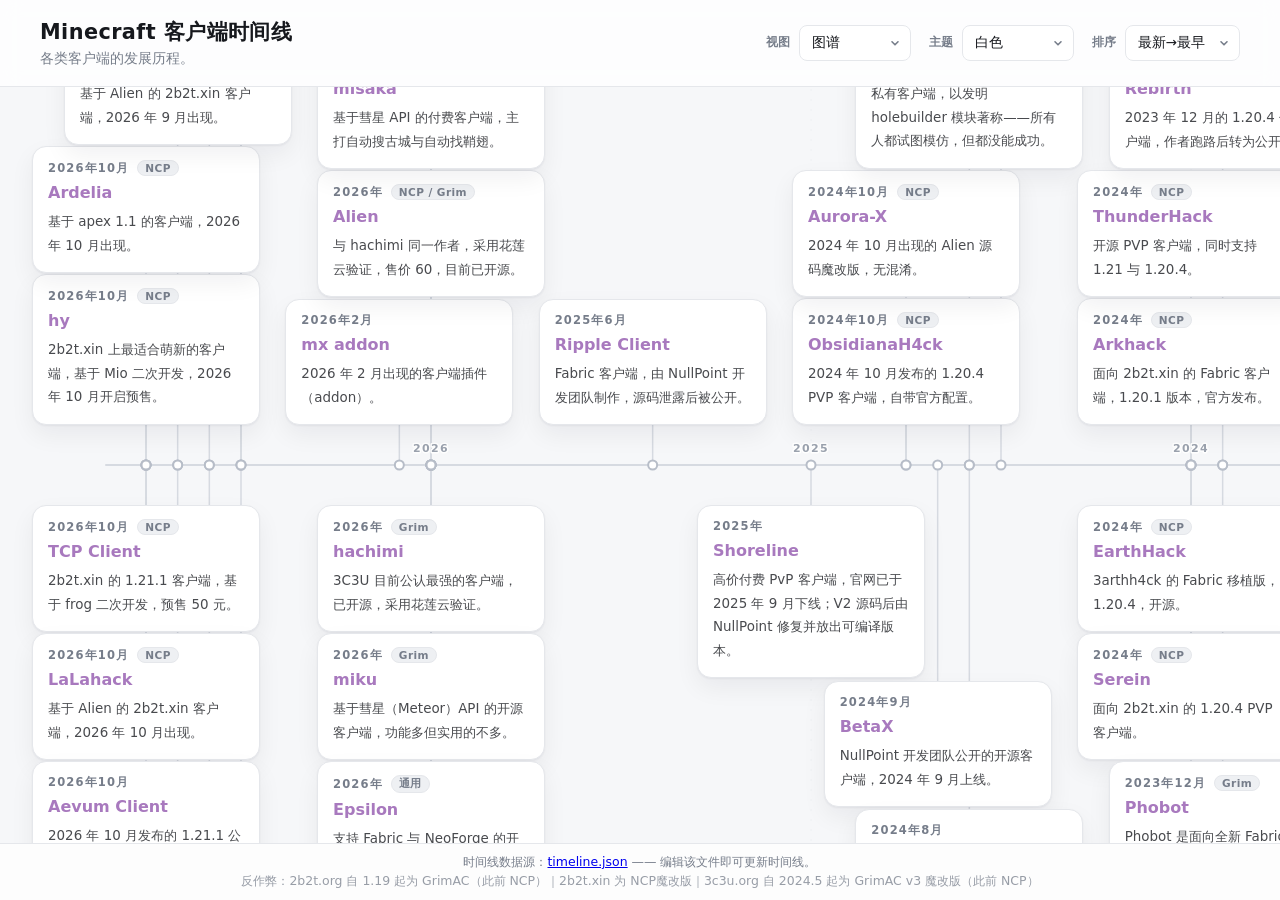
==== index.html @ 08ce0fb3 "Deploy timeline site" ====
<!DOCTYPE html>
<html lang="zh-CN">
<head>
  <meta charset="UTF-8">
  <!-- 防止移动端浏览器自动缩放 -->
  <meta name="viewport" content="width=device-width, initial-scale=1.0">
  <title>Minecraft 客户端时间线</title>
  <link rel="stylesheet" href="styles.css?v=20261024f">
</head>
<body data-theme="minimal">

  <header class="site-header">
    <div>
      <h1 class="site-title">Minecraft 客户端时间线</h1>
      <p class="site-subtitle">各类客户端的发展历程。</p>
    </div>

    <div class="controls">
      <div class="control-group">
        <label class="control-label">视图</label>
        <select id="view-mode">
          <option value="graph">图谱</option>
          <option value="horizontal">横向</option>
          <option value="vertical">纵向</option>
        </select>
      </div>

      <div class="control-group">
        <label class="control-label">主题</label>
        <select id="theme-select">
          <option value="minimal">白色</option>
          <option value="midnight">深色</option>
          <option value="cyberpunk">赛博朋克</option>
          <option value="retro">复古绿</option>
        </select>
      </div>

      <div class="control-group">
        <label class="control-label">排序</label>
        <select id="sort-order">
          <option value="desc">最新→最早</option>
          <option value="asc">最早→最新</option>
        </select>
      </div>
    </div>
  </header>

  <main>
    <!-- 时间线容器：卡片与引导线由 JS 注入，视图类名也由 JS 按屏幕尺寸设置 -->
    <div id="timeline" class="timeline"></div>
  </main>

  <div id="zoom-badge" class="zoom-badge" aria-hidden="true"></div>

  <footer class="site-footer">
    <p>时间线数据源：<a href="https://github.com/CheatCracker/CheatCracker.github.io/blob/main/timeline.json">timeline.json</a> —— 编辑该文件即可更新时间线。</p>
    <p class="footer-note">反作弊：2b2t.org 自 1.19 起为 GrimAC（此前 NCP）｜2b2t.xin 为 NCP魔改版｜3c3u.org 自 2024.5 起为 GrimAC v3 魔改版（此前 NCP）</p>
  </footer>

  <script src="ui.js?v=20261024f"></script>
  <script src="script.js?v=20261024f"></script>
</body>
</html>
---- styles.css ----
/* styles.css —— 时间线主题与布局 */

:root {
  --font-body: 'Inter', ui-sans-serif, system-ui, 'Microsoft YaHei', 'PingFang SC', 'Noto Sans SC', sans-serif;
  --card-radius: 14px;
}

/* ==================== 主题 ==================== */

/* 极简（默认，浅色） */
body,
body[data-theme="minimal"] {
  --bg-grad: #f6f7f9;
  --bg-solid: #ffffff;
  --text-main: #16181d;
  --text-muted: #767d8a;
  --card-bg: #ffffff;
  --card-border: #e5e7eb;
  --accent: #16181d;
  --accent-glow: rgba(16, 24, 40, 0.10);
  --guide-line: #d6dae1;
  --guide-grid: #eef0f3;
  --guide-node: #b7bdc8;
  --guide-label: #9ba2ae;
  --header-bg: rgba(255, 255, 255, 0.78);
  --shadow: 0 1px 2px rgba(16, 24, 40, 0.05), 0 10px 24px rgba(16, 24, 40, 0.06);
  --shadow-hover: 0 6px 16px rgba(16, 24, 40, 0.10), 0 18px 44px rgba(16, 24, 40, 0.09);
  --font-body: 'Inter', ui-sans-serif, system-ui, 'Microsoft YaHei', 'PingFang SC', 'Noto Sans SC', sans-serif;
  color-scheme: light;
}

/* 午夜蓝（原深蓝玻璃主题） */
body[data-theme="midnight"] {
  --bg-grad: radial-gradient(1200px 600px at 20% -10%, #17253b 0%, transparent 60%), linear-gradient(180deg, #0f1724 0%, #071026 100%);
  --bg-solid: #0b1320;
  --text-main: #e6eef8;
  --text-muted: #93a5c0;
  --card-bg: rgba(13, 22, 36, 0.88);
  --card-border: rgba(255, 255, 255, 0.09);
  --accent: #4f9cff;
  --accent-glow: rgba(79, 156, 255, 0.28);
  --guide-line: rgba(255, 255, 255, 0.17);
  --guide-grid: rgba(255, 255, 255, 0.05);
  --guide-node: #4f9cff;
  --guide-label: #6d7f9b;
  --header-bg: rgba(7, 16, 38, 0.6);
  --shadow: 0 8px 32px rgba(0, 0, 0, 0.5);
  --shadow-hover: 0 14px 44px rgba(0, 0, 0, 0.6);
  --font-body: 'Inter', ui-sans-serif, system-ui, 'Microsoft YaHei', 'PingFang SC', 'Noto Sans SC', sans-serif;
  color-scheme: dark;
}

/* 赛博朋克 */
body[data-theme="cyberpunk"] {
  --bg-grad: repeating-linear-gradient(0deg,
      transparent 0,
      transparent 2px,
      rgba(255, 0, 255, 0.045) 2px,
      rgba(255, 0, 255, 0.045) 4px),
    linear-gradient(to bottom, #050011, #120024);
  --bg-solid: #0a0a12;
  --text-main: #00f3ff;
  --text-muted: #ff7bff;
  --card-bg: rgba(8, 8, 16, 0.92);
  --card-border: rgba(0, 243, 255, 0.5);
  --accent: #ff00ff;
  --accent-glow: rgba(0, 243, 255, 0.35);
  --guide-line: rgba(0, 243, 255, 0.45);
  --guide-grid: rgba(255, 0, 255, 0.14);
  --guide-node: #ff00ff;
  --guide-label: #00f3ff;
  --header-bg: rgba(5, 0, 17, 0.7);
  --card-radius: 2px;
  --shadow: 0 0 16px rgba(0, 243, 255, 0.22);
  --shadow-hover: 0 0 28px rgba(255, 0, 255, 0.45);
  --font-body: 'Courier New', 'Microsoft YaHei', 'PingFang SC', monospace;
  color-scheme: dark;
}

/* 复古 */
body[data-theme="retro"] {
  --bg-grad: #000000;
  --bg-solid: #001100;
  --text-main: #33ff33;
  --text-muted: #22aa22;
  --card-bg: #001100;
  --card-border: #1c7a1c;
  --accent: #33ff33;
  --accent-glow: rgba(51, 255, 51, 0.2);
  --guide-line: #22aa22;
  --guide-grid: rgba(51, 255, 51, 0.12);
  --guide-node: #33ff33;
  --guide-label: #22aa22;
  --header-bg: #000000;
  --card-radius: 0px;
  --shadow: none;
  --shadow-hover: none;
  /* 字体未加载时回退到等宽字体 */
  --font-body: 'Press Start 2P', 'Microsoft YaHei', 'PingFang SC', 'Courier New', monospace;
  color-scheme: dark;
}

/* ==================== 基础 ==================== */

* {
  box-sizing: border-box;
}

html,
body {
  height: 100%;
  margin: 0;
  padding: 0;
}

body {
  background: var(--bg-grad);
  color: var(--text-main);
  font-family: var(--font-body);
  display: flex;
  flex-direction: column;
  transition: background-color 0.3s ease, color 0.3s ease;
}

/* 页头 */
.site-header {
  padding: 18px 40px;
  border-bottom: 1px solid var(--card-border);
  background: var(--header-bg);
  backdrop-filter: blur(10px);
  display: flex;
  justify-content: space-between;
  align-items: center;
  flex-wrap: wrap;
  gap: 16px 28px;
  z-index: 100;
}

.site-title {
  font-size: 1.3rem;
  margin: 0;
  font-weight: 700;
  letter-spacing: 0.02em;
}

.site-subtitle {
  color: var(--text-muted);
  margin: 4px 0 0;
  font-size: 0.85rem;
}

.controls {
  display: flex;
  align-items: center;
  gap: 18px;
  flex-wrap: wrap;
}

.control-group {
  display: flex;
  align-items: center;
  gap: 8px;
}

.control-label {
  font-size: 0.75rem;
  color: var(--text-muted);
  font-weight: 600;
  letter-spacing: 0.04em;
}

/* 原生 select：JS 增强后会被隐藏，仅在禁用 JS 时作为降级控件显示 */
select {
  background: var(--card-bg);
  color: var(--text-main);
  border: 1px solid var(--card-border);
  padding: 7px 10px;
  border-radius: 8px;
  cursor: pointer;
  font-family: inherit;
  font-size: 0.85rem;
  transition: border-color 0.2s, box-shadow 0.2s;
}

select:hover,
select:focus-visible {
  border-color: var(--accent);
  box-shadow: 0 0 0 3px var(--accent-glow);
  outline: none;
}

/* ---------- 自定义下拉（与主题风格统一） ---------- */

.dd {
  position: relative;
  display: inline-block;
}

/* 隐藏原生控件，但保留其值与 change 事件语义 */
.dd-native {
  position: absolute;
  width: 1px;
  height: 1px;
  margin: -1px;
  padding: 0;
  border: 0;
  opacity: 0;
  overflow: hidden;
  pointer-events: none;
}

.dd-trigger {
  display: inline-flex;
  align-items: center;
  justify-content: space-between;
  gap: 14px;
  min-width: 112px;
  padding: 7px 10px 7px 12px;
  background: var(--card-bg);
  color: var(--text-main);
  border: 1px solid var(--card-border);
  border-radius: 8px;
  font-family: inherit;
  font-size: 0.85rem;
  line-height: 1.45;
  cursor: pointer;
  transition: border-color 0.18s, box-shadow 0.18s;
}

.dd-trigger:hover {
  border-color: var(--guide-node);
}

.dd[data-open="true"] .dd-trigger,
.dd-trigger:focus-visible {
  border-color: var(--accent);
  box-shadow: 0 0 0 3px var(--accent-glow);
  outline: none;
}

.dd-value {
  white-space: nowrap;
}

.dd-caret {
  width: 10px;
  height: 10px;
  flex: 0 0 auto;
  color: var(--text-muted);
  transition: transform 0.18s ease;
}

.dd[data-open="true"] .dd-caret {
  transform: rotate(180deg);
}

.dd-menu {
  position: absolute;
  top: calc(100% + 6px);
  left: 0;
  z-index: 200;
  min-width: 100%;
  margin: 0;
  padding: 4px;
  list-style: none;
  background: var(--card-bg);
  border: 1px solid var(--card-border);
  border-radius: 10px;
  box-shadow: var(--shadow-hover);
  display: none;
}

.dd[data-open="true"] .dd-menu {
  display: block;
}

.dd-option {
  display: flex;
  align-items: center;
  gap: 8px;
  padding: 7px 10px;
  border-radius: 6px;
  font-size: 0.85rem;
  color: var(--text-main);
  white-space: nowrap;
  cursor: pointer;
  transition: background-color 0.12s;
}

.dd-option::before {
  content: '✓';
  flex: 0 0 10px;
  font-size: 0.7rem;
  color: var(--accent);
  opacity: 0;
}

.dd-option[aria-selected="true"] {
  background: var(--guide-grid);
  font-weight: 600;
}

.dd-option[aria-selected="true"]::before {
  opacity: 1;
}

.dd-option:hover,
.dd-option.is-active {
  background: var(--accent-glow);
}

/* ==================== 时间线画布 ==================== */

main {
  flex: 1;
  min-height: 0;
  position: relative;
}

.timeline {
  position: absolute;
  inset: 0;
  overflow: auto;
  /* 不用滚动条，改为按住拖动平移 */
  scrollbar-width: none;
  -ms-overflow-style: none;
  cursor: grab;
  /* 允许单指平移，双指捏合交给脚本处理（否则会被浏览器页面缩放吃掉） */
  touch-action: pan-x pan-y;
}

/* 捏合缩放时的百分比提示 */
.zoom-badge {
  position: fixed;
  left: 50%;
  bottom: 28px;
  transform: translate(-50%, 8px);
  padding: 6px 14px;
  border-radius: 999px;
  background: var(--card-bg);
  border: 1px solid var(--card-border);
  box-shadow: var(--shadow);
  color: var(--text-main);
  font-size: 0.78rem;
  font-weight: 600;
  font-variant-numeric: tabular-nums;
  letter-spacing: 0.04em;
  opacity: 0;
  pointer-events: none;
  transition: opacity 0.2s ease, transform 0.2s ease;
  z-index: 300;
}

.zoom-badge.is-visible {
  opacity: 1;
  transform: translate(-50%, 0);
}

.timeline::-webkit-scrollbar {
  display: none;
}

.timeline.is-dragging {
  cursor: grabbing;
  user-select: none;
}

.track {
  position: relative;
}

/* ==================== 引导线（SVG） ==================== */

.guides {
  position: absolute;
  left: 0;
  top: 0;
  pointer-events: none;
  overflow: visible;
}

.guides .axis,
.guides .spine {
  stroke: var(--guide-line);
  stroke-width: 2;
  stroke-linecap: round;
  fill: none;
}

.guides .grid {
  stroke: var(--guide-grid);
  stroke-width: 1;
  stroke-dasharray: 2 8;
}

.guides .stem {
  stroke: var(--guide-line);
  stroke-width: 1.5;
  fill: none;
}

.guides .node {
  fill: var(--bg-solid);
  stroke: var(--guide-node);
  stroke-width: 2;
}

.guides .year-label {
  fill: var(--guide-label);
  font-family: var(--font-body);
  font-size: 11px;
  font-weight: 600;
  letter-spacing: 0.12em;
  /* 描边与背景同色，让标签压在引导线上时依然清晰 */
  paint-order: stroke;
  stroke: var(--bg-solid);
  stroke-width: 3px;
  stroke-linejoin: round;
}

/* ==================== 事件卡片 ==================== */

.event {
  position: absolute;
  background: var(--card-bg);
  border: 1px solid var(--card-border);
  border-radius: var(--card-radius);
  padding: 16px 18px 18px;
  box-shadow: var(--shadow);
  display: flex;
  flex-direction: column;
  gap: 6px;
  z-index: 1;
  text-decoration: none;
  color: inherit;
  cursor: pointer;
  transition: transform 0.22s ease, box-shadow 0.22s ease, border-color 0.22s ease;
}

.event:hover,
.event:focus-visible {
  transform: translateY(-3px);
  border-color: var(--accent);
  box-shadow: var(--shadow-hover);
  outline: none;
  z-index: 3;
}

.event-date {
  display: flex;
  align-items: center;
  flex-wrap: wrap;
  gap: 8px;
  font-size: 0.72rem;
  font-weight: 600;
  letter-spacing: 0.1em;
  color: var(--text-muted);
}

/* 反作弊标签 */
.event-tag {
  padding: 1px 7px;
  border-radius: 999px;
  border: 1px solid var(--card-border);
  background: var(--guide-grid);
  font-size: 0.66rem;
  font-weight: 600;
  letter-spacing: 0.04em;
  color: var(--text-muted);
  white-space: nowrap;
}

.event-title {
  font-size: 1rem;
  margin: 0;
  font-weight: 700;
  line-height: 1.4;
  color: var(--accent);
}

.event-desc {
  font-size: 0.84rem;
  line-height: 1.75;
  color: var(--text-main);
  opacity: 0.78;
  margin: 0;
}

/* 图谱视图信息密度高，卡片更紧凑，描述最多显示 4 行 */
.timeline.view-graph .event {
  padding: 13px 15px 15px;
}

.timeline.view-graph .event-desc {
  display: -webkit-box;
  -webkit-line-clamp: 4;
  -webkit-box-orient: vertical;
  overflow: hidden;
}

/* ==================== 提示信息 ==================== */

.message {
  margin: 80px auto;
  max-width: 620px;
  padding: 22px 26px;
  background: var(--card-bg);
  border: 1px solid var(--card-border);
  border-radius: var(--card-radius);
  box-shadow: var(--shadow);
  font-size: 0.88rem;
  line-height: 1.85;
}

.message code {
  background: var(--guide-grid);
  padding: 2px 6px;
  border-radius: 4px;
  font-size: 0.85em;
}

.message.error {
  border-color: #e5484d;
  color: #e5484d;
}

/* ==================== 页脚 ==================== */

.site-footer {
  text-align: center;
  padding: 10px;
  font-size: 0.78rem;
  color: var(--text-muted);
  border-top: 1px solid var(--card-border);
  background: var(--header-bg);
}

.site-footer p {
  margin: 0;
}

.site-footer .footer-note {
  margin-top: 2px;
  opacity: 0.75;
}

.site-footer code {
  font-size: 0.95em;
}

/* ==================== 响应式 ==================== */

@media (max-width: 768px) {
  .site-header {
    padding: 16px 20px;
    flex-direction: column;
    align-items: flex-start;
    text-align: left;
  }

  .controls {
    width: 100%;
    gap: 10px 12px;
  }

  /* 两列排布，避免控件把页面撑宽 */
  .control-group {
    flex: 1 1 45%;
    min-width: 0;
  }

  .control-label {
    flex: 0 0 auto;
  }

  .dd {
    width: 100%;
  }

  .dd-trigger {
    width: 100%;
    min-width: 0;
  }

  select {
    width: 100%;
    min-width: 0;
  }
}
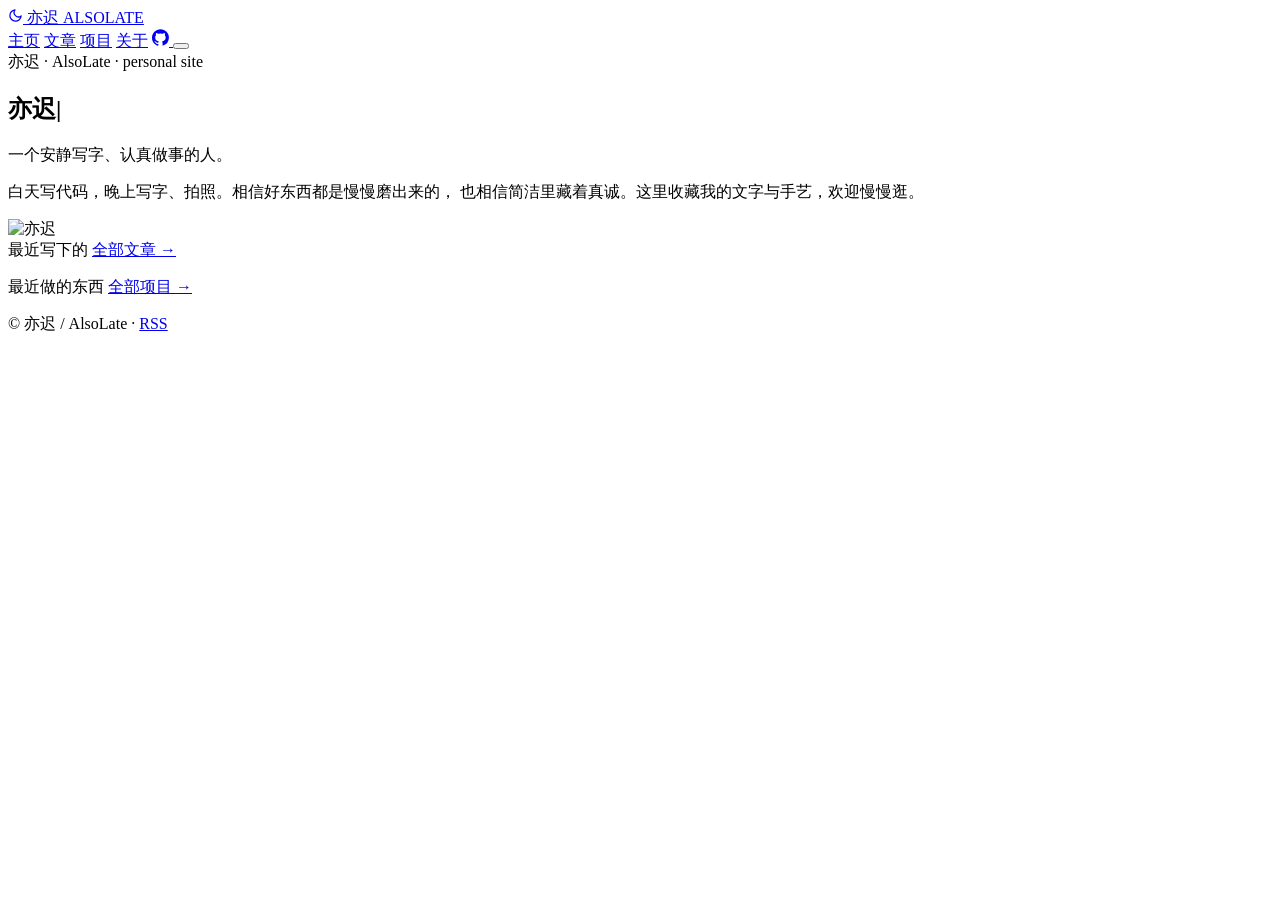
==== commit 111b8ea8: "Move timeline site into /timeline, restore blog homepage" ====
--- a/index.html
+++ b/index.html
@@ -1,63 +1,75 @@
-<!DOCTYPE html>
-<html lang="zh-CN">
-<head>
-  <meta charset="UTF-8">
-  <!-- 防止移动端浏览器自动缩放 -->
-  <meta name="viewport" content="width=device-width, initial-scale=1.0">
-  <title>Minecraft 客户端时间线</title>
-  <link rel="stylesheet" href="styles.css?v=20261024f">
-</head>
-<body data-theme="minimal">
-
-  <header class="site-header">
-    <div>
-      <h1 class="site-title">Minecraft 客户端时间线</h1>
-      <p class="site-subtitle">各类客户端的发展历程。</p>
-    </div>
-
-    <div class="controls">
-      <div class="control-group">
-        <label class="control-label">视图</label>
-        <select id="view-mode">
-          <option value="graph">图谱</option>
-          <option value="horizontal">横向</option>
-          <option value="vertical">纵向</option>
-        </select>
-      </div>
-
-      <div class="control-group">
-        <label class="control-label">主题</label>
-        <select id="theme-select">
-          <option value="minimal">白色</option>
-          <option value="midnight">深色</option>
-          <option value="cyberpunk">赛博朋克</option>
-          <option value="retro">复古绿</option>
-        </select>
-      </div>
-
-      <div class="control-group">
-        <label class="control-label">排序</label>
-        <select id="sort-order">
-          <option value="desc">最新→最早</option>
-          <option value="asc">最早→最新</option>
-        </select>
-      </div>
-    </div>
-  </header>
-
-  <main>
-    <!-- 时间线容器：卡片与引导线由 JS 注入，视图类名也由 JS 按屏幕尺寸设置 -->
-    <div id="timeline" class="timeline"></div>
-  </main>
-
-  <div id="zoom-badge" class="zoom-badge" aria-hidden="true"></div>
-
-  <footer class="site-footer">
-    <p>时间线数据源：<a href="https://github.com/CheatCracker/CheatCracker.github.io/blob/main/timeline.json">timeline.json</a> —— 编辑该文件即可更新时间线。</p>
-    <p class="footer-note">反作弊：2b2t.org 自 1.19 起为 GrimAC（此前 NCP）｜2b2t.xin 为 NCP魔改版｜3c3u.org 自 2024.5 起为 GrimAC v3 魔改版（此前 NCP）</p>
-  </footer>
-
-  <script src="ui.js?v=20261024f"></script>
-  <script src="script.js?v=20261024f"></script>
-</body>
-</html>
+<!DOCTYPE html>
+<html lang="zh-CN">
+<head>
+  <meta charset="UTF-8">
+  <meta name="viewport" content="width=device-width, initial-scale=1.0">
+  <title>亦迟 · 一个安静写字的人</title>
+  <meta name="description" content="亦迟（AlsoLate）的个人主页：写代码、写字，也做点小东西。">
+  <link rel="alternate" type="application/rss+xml" title="亦迟 RSS" href="feed.xml">
+  <link rel="stylesheet" href="css/style.css">
+</head>
+<body>
+
+  <header class="site-header">
+    <nav class="nav container">
+      <a class="brand" href="index.html">
+        <span class="brand-mark"><svg xmlns="http://www.w3.org/2000/svg" width="15" height="15" viewBox="0 0 24 24" fill="none" stroke="currentColor" stroke-width="2" stroke-linecap="round" stroke-linejoin="round"><path d="M21 12.79A9 9 0 1 1 11.21 3 7 7 0 0 0 21 12.79z"/></svg></span>
+        <span class="brand-cn">亦迟</span>
+        <span class="brand-en">ALSOLATE</span>
+      </a>
+      <div class="nav-links">
+        <a class="nav-link active" href="index.html">主页</a>
+        <a class="nav-link" href="articles.html">文章</a>
+        <a class="nav-link" href="projects.html">项目</a>
+        <a class="nav-link" href="about.html">关于</a>
+        <a class="nav-gh" href="https://github.com/alsolate" target="_blank" rel="noopener" aria-label="GitHub">
+          <svg viewBox="0 0 24 24" width="17" height="17" fill="currentColor"><path d="M12 .3C5.4.3 0 5.7 0 12.3c0 5.3 3.4 9.8 8.2 11.4.6.1.8-.3.8-.6v-2c-3.3.7-4-1.6-4-1.6-.6-1.4-1.3-1.8-1.3-1.8-1.1-.8.1-.8.1-.8 1.2.1 1.8 1.2 1.8 1.2 1 1.8 2.7 1.3 3.4 1 .1-.8.4-1.3.7-1.6-2.6-.3-5.2-1.3-5.2-5.7 0-1.3.4-2.3 1.2-3.1-.1-.3-.5-1.5.1-3.1 0 0 1-.3 3.2 1.2a11 11 0 0 1 5.8 0c2.2-1.5 3.2-1.2 3.2-1.2.6 1.6.2 2.8.1 3.1.7.8 1.2 1.8 1.2 3.1 0 4.4-2.7 5.4-5.2 5.7.4.4.8 1.1.8 2.2v3.1c0 .3.2.7.8.6a12.3 12.3 0 0 0 8.2-11.4C24 5.7 18.6.3 12 .3z"/></svg>
+        </a>
+        <button class="theme-toggle" data-tip="切换主题"></button>
+      </div>
+    </nav>
+  </header>
+
+  <main>
+    <section class="landing">
+      <div class="landing-inner">
+        <div class="landing-me">
+          <div>
+            <div class="eyebrow reveal">亦迟 · AlsoLate · personal site</div>
+            <h1 class="name reveal reveal-1"><span id="typed">亦迟</span><span class="caret" aria-hidden="true">|</span></h1>
+            <p class="tagline reveal reveal-2">一个安静写字、认真做事的人。</p>
+            <p class="lead reveal reveal-3">
+              白天写代码，晚上写字、拍照。相信好东西都是慢慢磨出来的，
+              也相信简洁里藏着真诚。这里收藏我的文字与手艺，欢迎慢慢逛。
+            </p>
+          </div>
+          <div class="avatar-frame reveal reveal-2">
+            <img src="assets/avatar.jpg" alt="亦迟">
+          </div>
+        </div>
+      </div>
+    </section>
+
+    <section class="container">
+      <div class="section-label">
+        <span class="t">最近写下的</span>
+        <a class="more" href="articles.html">全部文章 →</a>
+      </div>
+      <ul class="home-list" id="homeArticles"></ul>
+
+      <div class="section-label">
+        <span class="t">最近做的东西</span>
+        <a class="more" href="projects.html">全部项目 →</a>
+      </div>
+      <ul class="home-list" id="homeProjects"></ul>
+    </section>
+  </main>
+
+  <footer class="site-footer">
+    <p>© <span id="year"></span> 亦迟 / AlsoLate · <a href="feed.xml">RSS</a></p>
+  </footer>
+
+  <script src="js/main.js"></script>
+  <script src="js/home.js"></script>
+</body>
+</html>
